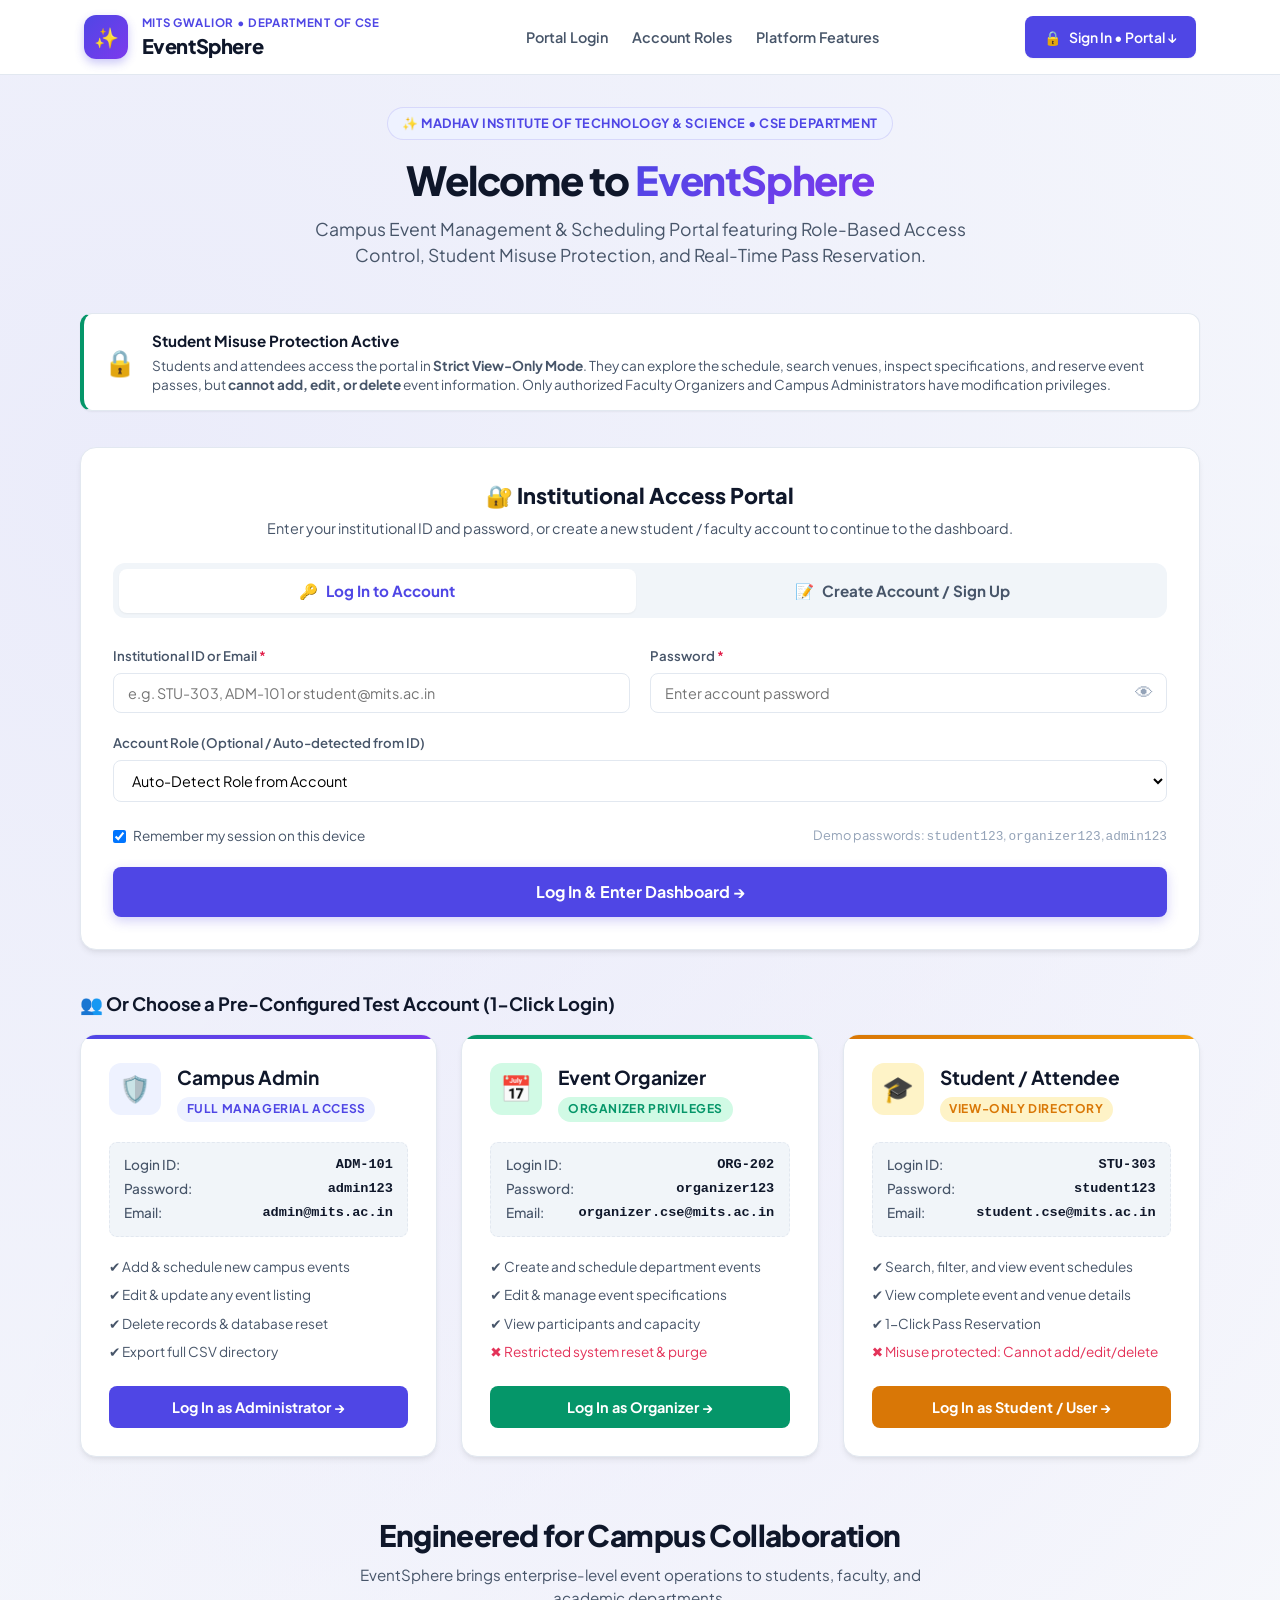
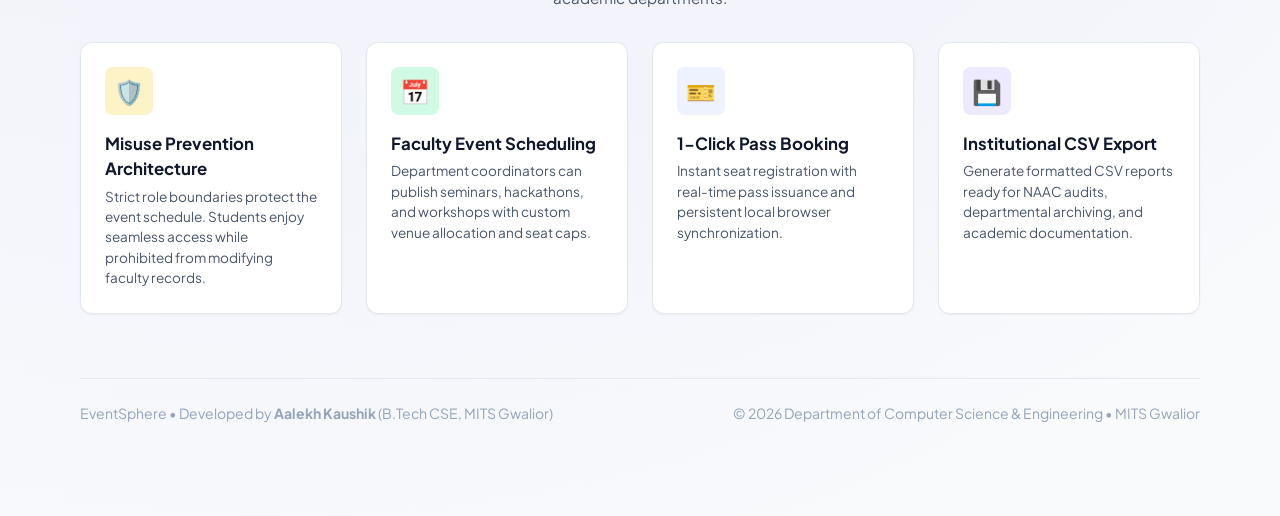
==== index.html @ 727f37f4 "Add EMS project files" ====
<!DOCTYPE html>
<html lang="en">

<head>
    <meta charset="UTF-8">
    <meta name="viewport" content="width=device-width, initial-scale=1.0">
    <meta name="description" content="EventSphere - Enterprise Campus Event Management System by Aalekh Kaushik, MITS Gwalior.">
    <meta name="author" content="Aalekh Kaushik">
    <title>EventSphere | Campus Event Management Portal</title>
    <!-- Google Fonts -->
    <link rel="preconnect" href="https://fonts.googleapis.com">
    <link rel="preconnect" href="https://fonts.gstatic.com" crossorigin>
    <link href="https://fonts.googleapis.com/css2?family=Plus+Jakarta+Sans:wght@400;500;600;700;800&display=swap" rel="stylesheet">
    <link rel="stylesheet" href="styles.css">
</head>

<body>

    <!-- Home Page Navigation Bar -->
    <header class="home-nav">
        <div class="home-nav-inner">
            <div class="brand-group">
                <div class="brand-logo">
                    <span class="logo-icon">&#10024;</span>
                </div>
                <div>
                    <div class="brand-badge">MITS Gwalior &bull; Department of CSE</div>
                    <h1 class="brand-title" style="font-size: 1.25rem;">EventSphere</h1>
                </div>
            </div>

            <ul class="home-nav-links">
                <li><a href="#authSection">Portal Login</a></li>
                <li><a href="#rolesSection">Account Roles</a></li>
                <li><a href="#featuresSection">Platform Features</a></li>
            </ul>

            <div>
                <a href="#authSection" class="btn btn-primary" style="text-decoration: none;">
                    <span>&#128274;</span> Sign In &bull; Portal &darr;
                </a>
            </div>
        </div>
    </header>

    <!-- Main Home Page Container -->
    <main class="login-screen" style="padding-top: 2rem;">
        <div class="login-container">

            <!-- Hero Section -->
            <section class="login-hero">
                <div class="login-brand-badge">&#10024; Madhav Institute of Technology &amp; Science &bull; CSE Department</div>
                <h1>Welcome to <span>EventSphere</span></h1>
                <p>Campus Event Management &amp; Scheduling Portal featuring Role-Based Access Control, Student Misuse Protection, and Real-Time Pass Reservation.</p>
            </section>

            <!-- Returning User / Active Session Banner (Shown if already signed in) -->
            <div id="activeSessionCard" class="active-session-card hidden">
                <div class="active-session-info">
                    <div class="active-session-avatar" id="activeSessionAvatar">ST</div>
                    <div>
                        <div style="font-size: 0.8rem; text-transform: uppercase; letter-spacing: 0.05em; color: var(--primary); font-weight: 700;">Active Session Detected</div>
                        <h4 style="font-size: 1.05rem; font-weight: 800; color: var(--text-primary);">
                            Welcome back, <span id="activeSessionName">User</span>!
                        </h4>
                        <div style="font-size: 0.85rem; color: var(--text-secondary);">
                            Role: <strong id="activeSessionRole">Student</strong> &bull; ID: <code id="activeSessionId">STU-303</code>
                        </div>
                    </div>
                </div>
                <div class="active-session-actions">
                    <a href="dashboard.html" class="btn btn-primary">
                        Enter Dashboard &rarr;
                    </a>
                    <button type="button" id="homeLogoutBtn" class="btn btn-secondary" title="Sign out this account">
                        Log Out
                    </button>
                </div>
            </div>

            <!-- Student Misuse Protection Callout Banner -->
            <div class="security-callout-banner">
                <div class="security-callout-icon">&#128274;</div>
                <div class="security-callout-text">
                    <h4>Student Misuse Protection Active</h4>
                    <p>Students and attendees access the portal in <strong>Strict View-Only Mode</strong>. They can explore the schedule, search venues, inspect specifications, and reserve event passes, but <strong>cannot add, edit, or delete</strong> event information. Only authorized Faculty Organizers and Campus Administrators have modification privileges.</p>
                </div>
            </div>

            <!-- Main Tabbed Authentication Box -->
            <section id="authSection" class="auth-box-container">
                <div style="text-align: center; margin-bottom: 1.5rem;">
                    <h3 style="font-size: 1.35rem; font-weight: 800; color: var(--text-primary); margin-bottom: 0.35rem;">
                        &#128272; Institutional Access Portal
                    </h3>
                    <p style="font-size: 0.9rem; color: var(--text-secondary);">
                        Enter your institutional ID and password, or create a new student / faculty account to continue to the dashboard.
                    </p>
                </div>

                <!-- Navigation Tabs: Log In vs Sign Up -->
                <div class="auth-tabs" role="tablist">
                    <button type="button" id="tabLoginBtn" class="auth-tab-btn active" role="tab" aria-selected="true">
                        <span>&#128273;</span> Log In to Account
                    </button>
                    <button type="button" id="tabSignupBtn" class="auth-tab-btn" role="tab" aria-selected="false">
                        <span>&#128221;</span> Create Account / Sign Up
                    </button>
                </div>

                <!-- TAB PANE 1: Log In Form -->
                <div id="loginTabPane" class="auth-pane">
                    <form id="loginForm">
                        <div class="auth-fields-grid">
                            <div class="form-control-wrap">
                                <label for="loginId">Institutional ID or Email <span class="req" style="color: var(--rose);">*</span></label>
                                <input type="text" id="loginId" placeholder="e.g. STU-303, ADM-101 or student@mits.ac.in" required autocomplete="username">
                            </div>

                            <div class="form-control-wrap">
                                <label for="loginPassword">Password <span class="req" style="color: var(--rose);">*</span></label>
                                <div class="password-field-wrapper">
                                    <input type="password" id="loginPassword" placeholder="Enter account password" required autocomplete="current-password">
                                    <button type="button" class="toggle-password-btn" data-target="loginPassword" title="Toggle password visibility">&#128065;</button>
                                </div>
                            </div>

                            <div class="form-control-wrap span-2">
                                <label for="loginRole">Account Role (Optional / Auto-detected from ID)</label>
                                <select id="loginRole">
                                    <option value="auto">Auto-Detect Role from Account</option>
                                    <option value="student">Student / Attendee (Strict Protected View-Only)</option>
                                    <option value="organizer">Faculty Event Organizer (Scheduling &amp; Editing)</option>
                                    <option value="admin">Campus Administrator (Full Control &amp; System Reset)</option>
                                </select>
                            </div>
                        </div>

                        <div class="auth-checkbox-row">
                            <label>
                                <input type="checkbox" id="rememberMe" checked>
                                <span>Remember my session on this device</span>
                            </label>
                            <span style="font-size: 0.8rem; color: var(--text-tertiary);">Demo passwords: <code>student123</code>, <code>organizer123</code>, <code>admin123</code></span>
                        </div>

                        <button type="submit" class="btn btn-primary auth-submit-btn">
                            Log In &amp; Enter Dashboard &rarr;
                        </button>
                    </form>
                </div>

                <!-- TAB PANE 2: Sign Up / Registration Form -->
                <div id="signupTabPane" class="auth-pane hidden">
                    <form id="signupForm">
                        <div class="auth-fields-grid">
                            <div class="form-control-wrap">
                                <label for="signupName">Full Name <span class="req" style="color: var(--rose);">*</span></label>
                                <input type="text" id="signupName" placeholder="e.g. Aalekh Kaushik" required>
                            </div>

                            <div class="form-control-wrap">
                                <label for="signupId">Institutional ID / Roll No. <span class="req" style="color: var(--rose);">*</span></label>
                                <input type="text" id="signupId" placeholder="e.g. STU-405 or 0901CS221001" required>
                            </div>

                            <div class="form-control-wrap">
                                <label for="signupEmail">Institutional Email <span class="req" style="color: var(--rose);">*</span></label>
                                <input type="email" id="signupEmail" placeholder="e.g. yourname@mits.ac.in" required>
                            </div>

                            <div class="form-control-wrap">
                                <label for="signupRole">Desired Account Role <span class="req" style="color: var(--rose);">*</span></label>
                                <select id="signupRole" required>
                                    <option value="student" selected>Student / Attendee (Protected View-Only)</option>
                                    <option value="organizer">Faculty Event Organizer</option>
                                    <option value="admin">Campus Administrator</option>
                                </select>
                            </div>

                            <div class="form-control-wrap">
                                <label for="signupPassword">Password <span class="req" style="color: var(--rose);">*</span></label>
                                <div class="password-field-wrapper">
                                    <input type="password" id="signupPassword" placeholder="Create password (min 4 chars)" minlength="4" required autocomplete="new-password">
                                    <button type="button" class="toggle-password-btn" data-target="signupPassword" title="Toggle password visibility">&#128065;</button>
                                </div>
                            </div>

                            <div class="form-control-wrap">
                                <label for="signupConfirmPassword">Confirm Password <span class="req" style="color: var(--rose);">*</span></label>
                                <div class="password-field-wrapper">
                                    <input type="password" id="signupConfirmPassword" placeholder="Re-type password" minlength="4" required autocomplete="new-password">
                                    <button type="button" class="toggle-password-btn" data-target="signupConfirmPassword" title="Toggle password visibility">&#128065;</button>
                                </div>
                            </div>
                        </div>

                        <div style="font-size: 0.8rem; color: var(--text-secondary); margin-bottom: 1.25rem;">
                            &#128737;&#65039; Note: Your new account credentials will be saved in your browser storage for ongoing access.
                        </div>

                        <button type="submit" class="btn btn-primary auth-submit-btn">
                            Create Account &amp; Proceed to Dashboard &rarr;
                        </button>
                    </form>
                </div>
            </section>

            <!-- Quick 1-Click Role Login Cards Section -->
            <section id="rolesSection">
                <div class="login-section-title">&#128101; Or Choose a Pre-Configured Test Account (1-Click Login)</div>
                <div class="role-cards-grid">
                    <!-- Admin Card -->
                    <div class="role-card role-admin">
                        <div>
                            <div class="role-card-header">
                                <div class="role-card-icon">&#128737;&#65039;</div>
                                <div class="role-card-title">
                                    <h3>Campus Admin</h3>
                                    <span class="role-access-tag">Full Managerial Access</span>
                                </div>
                            </div>
                            <div class="role-credentials-box">
                                <div class="role-cred-row">
                                    <span class="role-cred-label">Login ID:</span>
                                    <span class="role-cred-val">ADM-101</span>
                                </div>
                                <div class="role-cred-row">
                                    <span class="role-cred-label">Password:</span>
                                    <span class="role-cred-val">admin123</span>
                                </div>
                                <div class="role-cred-row">
                                    <span class="role-cred-label">Email:</span>
                                    <span class="role-cred-val">admin@mits.ac.in</span>
                                </div>
                            </div>
                            <ul class="role-features-list">
                                <li>&#10004; Add &amp; schedule new campus events</li>
                                <li>&#10004; Edit &amp; update any event listing</li>
                                <li>&#10004; Delete records &amp; database reset</li>
                                <li>&#10004; Export full CSV directory</li>
                            </ul>
                        </div>
                        <button type="button" class="btn-login-card" onclick="quickLogin('admin')">
                            Log In as Administrator &rarr;
                        </button>
                    </div>

                    <!-- Organizer Card -->
                    <div class="role-card role-organizer">
                        <div>
                            <div class="role-card-header">
                                <div class="role-card-icon">&#128197;</div>
                                <div class="role-card-title">
                                    <h3>Event Organizer</h3>
                                    <span class="role-access-tag">Organizer Privileges</span>
                                </div>
                            </div>
                            <div class="role-credentials-box">
                                <div class="role-cred-row">
                                    <span class="role-cred-label">Login ID:</span>
                                    <span class="role-cred-val">ORG-202</span>
                                </div>
                                <div class="role-cred-row">
                                    <span class="role-cred-label">Password:</span>
                                    <span class="role-cred-val">organizer123</span>
                                </div>
                                <div class="role-cred-row">
                                    <span class="role-cred-label">Email:</span>
                                    <span class="role-cred-val">organizer.cse@mits.ac.in</span>
                                </div>
                            </div>
                            <ul class="role-features-list">
                                <li>&#10004; Create and schedule department events</li>
                                <li>&#10004; Edit &amp; manage event specifications</li>
                                <li>&#10004; View participants and capacity</li>
                                <li class="prohibited">&#10006; Restricted system reset &amp; purge</li>
                            </ul>
                        </div>
                        <button type="button" class="btn-login-card" onclick="quickLogin('organizer')">
                            Log In as Organizer &rarr;
                        </button>
                    </div>

                    <!-- Student / User Card -->
                    <div class="role-card role-student">
                        <div>
                            <div class="role-card-header">
                                <div class="role-card-icon">&#127891;</div>
                                <div class="role-card-title">
                                    <h3>Student / Attendee</h3>
                                    <span class="role-access-tag">View-Only Directory</span>
                                </div>
                            </div>
                            <div class="role-credentials-box">
                                <div class="role-cred-row">
                                    <span class="role-cred-label">Login ID:</span>
                                    <span class="role-cred-val">STU-303</span>
                                </div>
                                <div class="role-cred-row">
                                    <span class="role-cred-label">Password:</span>
                                    <span class="role-cred-val">student123</span>
                                </div>
                                <div class="role-cred-row">
                                    <span class="role-cred-label">Email:</span>
                                    <span class="role-cred-val">student.cse@mits.ac.in</span>
                                </div>
                            </div>
                            <ul class="role-features-list">
                                <li>&#10004; Search, filter, and view event schedules</li>
                                <li>&#10004; View complete event and venue details</li>
                                <li>&#10004; 1-Click Pass Reservation</li>
                                <li class="prohibited">&#10006; Misuse protected: Cannot add/edit/delete</li>
                            </ul>
                        </div>
                        <button type="button" class="btn-login-card" onclick="quickLogin('student')">
                            Log In as Student / User &rarr;
                        </button>
                    </div>
                </div>
            </section>

            <!-- Features Highlights Section -->
            <section id="featuresSection" class="home-features-section">
                <div class="home-section-header">
                    <h2>Engineered for Campus Collaboration</h2>
                    <p>EventSphere brings enterprise-level event operations to students, faculty, and academic departments.</p>
                </div>
                <div class="features-grid">
                    <div class="feature-box">
                        <div class="feature-box-icon" style="background: var(--amber-light); color: var(--amber);">&#128737;&#65039;</div>
                        <h4>Misuse Prevention Architecture</h4>
                        <p>Strict role boundaries protect the event schedule. Students enjoy seamless access while prohibited from modifying faculty records.</p>
                    </div>
                    <div class="feature-box">
                        <div class="feature-box-icon" style="background: var(--emerald-light); color: var(--emerald);">&#128197;</div>
                        <h4>Faculty Event Scheduling</h4>
                        <p>Department coordinators can publish seminars, hackathons, and workshops with custom venue allocation and seat caps.</p>
                    </div>
                    <div class="feature-box">
                        <div class="feature-box-icon" style="background: var(--primary-light); color: var(--primary);">&#127915;</div>
                        <h4>1-Click Pass Booking</h4>
                        <p>Instant seat registration with real-time pass issuance and persistent local browser synchronization.</p>
                    </div>
                    <div class="feature-box">
                        <div class="feature-box-icon" style="background: var(--purple-light); color: var(--purple);">&#128190;</div>
                        <h4>Institutional CSV Export</h4>
                        <p>Generate formatted CSV reports ready for NAAC audits, departmental archiving, and academic documentation.</p>
                    </div>
                </div>
            </section>

        </div>

        <!-- Login Footer -->
        <footer class="app-footer" style="background: transparent; border: none; padding-top: 1.5rem; margin-top: auto;">
            <div class="footer-content" style="color: var(--text-tertiary); max-width: 1120px; margin: 0 auto; padding: 1.5rem 0; border-top: 1px solid var(--border);">
                <div>EventSphere &bull; Developed by <strong>Aalekh Kaushik</strong> (B.Tech CSE, MITS Gwalior)</div>
                <div>&copy; 2026 Department of Computer Science &amp; Engineering &bull; MITS Gwalior</div>
            </div>
        </footer>
    </main>

    <!-- Toast Notification Container -->
    <div id="toastNotification" class="toast-box">Notification message</div>

    <!-- Auth Script -->
    <script src="auth.js"></script>
</body>

</html>
---- styles.css ----
/* ==========================================================================
   EventSphere - Final Outcome Design System
   Lead Developer: Aalekh Kaushik | B.Tech CSE | MITS Gwalior
   Modern Responsive CSS3 Design System
   ========================================================================== */

:root {
    --primary: #4f46e5;
    --primary-hover: #4338ca;
    --primary-light: #eef2ff;
    --primary-ring: rgba(79, 70, 229, 0.2);

    --emerald: #059669;
    --emerald-light: #d1fae5;
    --amber: #d97706;
    --amber-light: #fef3c7;
    --purple: #7c3aed;
    --purple-light: #ede9fe;
    --rose: #e11d48;
    --rose-light: #ffe4e6;

    --bg-page: #f8fafc;
    --bg-surface: #ffffff;
    --bg-subtle: #f1f5f9;

    --text-primary: #0f172a;
    --text-secondary: #475569;
    --text-tertiary: #94a3b8;

    --border: #e2e8f0;
    --border-hover: #cbd5e1;

    --radius-sm: 8px;
    --radius-md: 12px;
    --radius-lg: 16px;
    --radius-full: 9999px;

    --shadow-sm: 0 1px 2px 0 rgba(0, 0, 0, 0.05);
    --shadow-md: 0 4px 6px -1px rgba(0, 0, 0, 0.07), 0 2px 4px -2px rgba(0, 0, 0, 0.05);
    --shadow-lg: 0 10px 15px -3px rgba(0, 0, 0, 0.08), 0 4px 6px -4px rgba(0, 0, 0, 0.03);
    --shadow-modal: 0 25px 50px -12px rgba(15, 23, 42, 0.25);

    --transition: all 0.2s cubic-bezier(0.4, 0, 0.2, 1);
    --font: 'Plus Jakarta Sans', system-ui, -apple-system, sans-serif;
}

*, *::before, *::after {
    box-sizing: border-box;
    margin: 0;
    padding: 0;
}

body {
    font-family: var(--font);
    background-color: var(--bg-page);
    color: var(--text-primary);
    line-height: 1.5;
    -webkit-font-smoothing: antialiased;
}

.sr-only {
    position: absolute;
    width: 1px;
    height: 1px;
    padding: 0;
    margin: -1px;
    overflow: hidden;
    clip: rect(0, 0, 0, 0);
    border: 0;
}

/* Global Hidden Utility */
.hidden {
    display: none !important;
}

/* --- App Layout --- */
.app-layout {
    min-height: 100vh;
    display: flex;
    flex-direction: column;
}

/* --- App Header --- */
.app-header {
    background-color: var(--bg-surface);
    border-bottom: 1px solid var(--border);
    position: sticky;
    top: 0;
    z-index: 50;
    backdrop-filter: blur(8px);
    background-color: rgba(255, 255, 255, 0.9);
}

.header-inner {
    max-width: 1240px;
    margin: 0 auto;
    padding: 1rem 1.5rem;
    display: flex;
    align-items: center;
    justify-content: space-between;
    gap: 1rem;
}

.brand-group {
    display: flex;
    align-items: center;
    gap: 0.85rem;
}

.brand-logo {
    width: 44px;
    height: 44px;
    border-radius: var(--radius-md);
    background: linear-gradient(135deg, var(--primary), var(--purple));
    display: flex;
    align-items: center;
    justify-content: center;
    font-size: 1.25rem;
    box-shadow: 0 4px 10px rgba(79, 70, 229, 0.3);
}

.brand-badge {
    font-size: 0.72rem;
    font-weight: 700;
    text-transform: uppercase;
    letter-spacing: 0.06em;
    color: var(--primary);
}

.brand-title {
    font-size: 1.35rem;
    font-weight: 800;
    letter-spacing: -0.02em;
    color: var(--text-primary);
}

.header-actions {
    display: flex;
    align-items: center;
    gap: 0.6rem;
}

/* --- Buttons --- */
.btn {
    display: inline-flex;
    align-items: center;
    gap: 0.45rem;
    padding: 0.6rem 1.15rem;
    font-family: inherit;
    font-size: 0.875rem;
    font-weight: 600;
    border-radius: var(--radius-sm);
    border: 1px solid transparent;
    cursor: pointer;
    transition: var(--transition);
}

.btn-primary {
    background-color: var(--primary);
    color: #ffffff;
    box-shadow: var(--shadow-sm);
}

.btn-primary:hover {
    background-color: var(--primary-hover);
    transform: translateY(-1px);
    box-shadow: var(--shadow-md);
}

.btn-secondary {
    background-color: var(--bg-surface);
    color: var(--text-secondary);
    border-color: var(--border);
}

.btn-secondary:hover {
    background-color: var(--bg-subtle);
    color: var(--text-primary);
    border-color: var(--border-hover);
}

.btn-ghost {
    background: transparent;
    color: var(--text-secondary);
}

.btn-ghost:hover {
    background-color: var(--bg-subtle);
    color: var(--text-primary);
}

.btn-sm {
    padding: 0.35rem 0.75rem;
    font-size: 0.8rem;
    font-weight: 600;
    border-radius: var(--radius-sm);
    border: none;
    cursor: pointer;
    transition: var(--transition);
}

.btn-view { background: #e0f2fe; color: #0284c7; }
.btn-view:hover { background: #bae6fd; }

.btn-edit { background: var(--primary-light); color: var(--primary); }
.btn-edit:hover { background: #e0e7ff; }

.btn-delete { background: var(--rose-light); color: var(--rose); }
.btn-delete:hover { background: #fecdd3; }

/* --- Main Content --- */
.main-content {
    max-width: 1240px;
    width: 100%;
    margin: 1.75rem auto 3rem;
    padding: 0 1.5rem;
    display: flex;
    flex-direction: column;
    gap: 1.75rem;
}

/* --- Hero Banner --- */
.hero-banner {
    background: linear-gradient(135deg, #1e293b 0%, #0f172a 100%);
    color: #ffffff;
    border-radius: var(--radius-lg);
    padding: 2rem 2.25rem;
    display: flex;
    justify-content: space-between;
    align-items: center;
    gap: 1.5rem;
    box-shadow: var(--shadow-md);
}

.hero-text h2 {
    font-size: 1.85rem;
    font-weight: 800;
    margin-bottom: 0.35rem;
    letter-spacing: -0.02em;
}

.hero-text p {
    color: #94a3b8;
    font-size: 0.95rem;
}

.academic-tag {
    background: rgba(255, 255, 255, 0.1);
    border: 1px solid rgba(255, 255, 255, 0.15);
    padding: 0.6rem 1rem;
    border-radius: var(--radius-md);
    font-size: 0.85rem;
    color: #e2e8f0;
    white-space: nowrap;
}

.academic-tag strong {
    color: #ffffff;
}

/* --- KPI Grid --- */
.kpi-grid {
    display: grid;
    grid-template-columns: repeat(auto-fit, minmax(240px, 1fr));
    gap: 1.25rem;
}

.kpi-card {
    background-color: var(--bg-surface);
    border: 1px solid var(--border);
    border-radius: var(--radius-md);
    padding: 1.4rem;
    box-shadow: var(--shadow-sm);
    transition: var(--transition);
}

.kpi-card:hover {
    box-shadow: var(--shadow-md);
    transform: translateY(-2px);
}

.kpi-header {
    display: flex;
    justify-content: space-between;
    align-items: center;
    margin-bottom: 0.65rem;
}

.kpi-title {
    font-size: 0.825rem;
    font-weight: 600;
    color: var(--text-secondary);
    text-transform: uppercase;
    letter-spacing: 0.04em;
}

.kpi-icon {
    width: 36px;
    height: 36px;
    border-radius: var(--radius-sm);
    display: flex;
    align-items: center;
    justify-content: center;
    font-size: 1.1rem;
}

.kpi-blue { background: #dbeafe; }
.kpi-purple { background: var(--purple-light); }
.kpi-emerald { background: var(--emerald-light); }
.kpi-amber { background: var(--amber-light); }

.kpi-value {
    font-size: 2.15rem;
    font-weight: 800;
    color: var(--text-primary);
    line-height: 1.1;
    display: block;
}

.kpi-subtext {
    font-size: 0.8rem;
    color: var(--text-tertiary);
    margin-top: 0.25rem;
}

/* --- Controls Card --- */
.controls-card {
    background-color: var(--bg-surface);
    border: 1px solid var(--border);
    border-radius: var(--radius-md);
    padding: 1.25rem 1.5rem;
    display: flex;
    flex-wrap: wrap;
    align-items: center;
    justify-content: space-between;
    gap: 1.25rem;
    box-shadow: var(--shadow-sm);
}

.search-box {
    position: relative;
    flex: 1;
    min-width: 280px;
}

.search-icon {
    position: absolute;
    left: 1rem;
    top: 50%;
    transform: translateY(-50%);
    color: var(--text-tertiary);
    pointer-events: none;
}

.search-box input {
    width: 100%;
    padding: 0.65rem 1rem 0.65rem 2.6rem;
    font-family: inherit;
    font-size: 0.9rem;
    border: 1px solid var(--border);
    border-radius: var(--radius-sm);
    outline: none;
    transition: var(--transition);
}

.search-box input:focus {
    border-color: var(--primary);
    box-shadow: 0 0 0 3px var(--primary-ring);
}

.filter-group {
    display: flex;
    align-items: center;
    gap: 0.85rem;
    flex-wrap: wrap;
}

.category-tabs {
    display: flex;
    background: var(--bg-subtle);
    padding: 0.25rem;
    border-radius: var(--radius-sm);
    gap: 0.2rem;
}

.tab-btn {
    border: none;
    background: transparent;
    font-family: inherit;
    font-size: 0.825rem;
    font-weight: 600;
    color: var(--text-secondary);
    padding: 0.4rem 0.85rem;
    border-radius: 6px;
    cursor: pointer;
    transition: var(--transition);
}

.tab-btn.active {
    background-color: var(--bg-surface);
    color: var(--primary);
    box-shadow: var(--shadow-sm);
}

.select-styled {
    padding: 0.55rem 0.9rem;
    font-family: inherit;
    font-size: 0.85rem;
    font-weight: 500;
    border: 1px solid var(--border);
    border-radius: var(--radius-sm);
    background-color: var(--bg-surface);
    color: var(--text-secondary);
    outline: none;
    cursor: pointer;
}

.view-toggles {
    display: flex;
    border: 1px solid var(--border);
    border-radius: var(--radius-sm);
    overflow: hidden;
}

.toggle-btn {
    border: none;
    background: var(--bg-surface);
    padding: 0.55rem 0.75rem;
    cursor: pointer;
    font-size: 0.95rem;
    color: var(--text-secondary);
    transition: var(--transition);
}

.toggle-btn.active {
    background: var(--bg-subtle);
    color: var(--primary);
}

/* --- Directory Section & Table --- */
.directory-card {
    background-color: var(--bg-surface);
    border: 1px solid var(--border);
    border-radius: var(--radius-md);
    box-shadow: var(--shadow-sm);
    overflow: hidden;
}

.directory-header {
    padding: 1.25rem 1.5rem;
    border-bottom: 1px solid var(--border);
    display: flex;
    justify-content: space-between;
    align-items: center;
}

.directory-title {
    font-size: 1.15rem;
    font-weight: 700;
}

.directory-subtitle {
    font-size: 0.825rem;
    color: var(--text-secondary);
}

.table-container {
    overflow-x: auto;
}

.data-table {
    width: 100%;
    border-collapse: collapse;
    font-size: 0.885rem;
    text-align: left;
}

.data-table th {
    background-color: var(--bg-subtle);
    padding: 0.85rem 1.25rem;
    font-weight: 700;
    color: var(--text-secondary);
    border-bottom: 1px solid var(--border);
    white-space: nowrap;
}

.data-table td {
    padding: 1rem 1.25rem;
    border-bottom: 1px solid var(--border);
    vertical-align: middle;
}

.data-table tbody tr:hover {
    background-color: #fafbfd;
}

.title-cell strong {
    font-weight: 700;
    color: var(--text-primary);
    display: block;
}

.title-cell small {
    color: var(--text-tertiary);
    font-size: 0.775rem;
}

.badge-pill {
    display: inline-block;
    padding: 0.2rem 0.65rem;
    border-radius: var(--radius-full);
    font-size: 0.75rem;
    font-weight: 700;
}

.cat-tech { background: #e0e7ff; color: #4338ca; }
.cat-hack { background: #dcfce7; color: #15803d; }
.cat-work { background: #fef3c7; color: #b45309; }
.cat-semi { background: #ede9fe; color: #6b21a8; }
.cat-cult { background: #ffe4e6; color: #be123c; }
.cat-spor { background: #ffedd5; color: #c2410c; }

.pass-free { background: #dcfce7; color: #15803d; }
.pass-paid { background: #fee2e2; color: #b91c1c; }

.actions-cell {
    display: flex;
    gap: 0.45rem;
    justify-content: flex-end;
}

.text-right { text-align: right; }

/* --- Card Grid View --- */
.cards-grid {
    display: grid;
    grid-template-columns: repeat(auto-fill, minmax(320px, 1fr));
    gap: 1.5rem;
}

.event-card {
    background-color: var(--bg-surface);
    border: 1px solid var(--border);
    border-radius: var(--radius-md);
    padding: 1.5rem;
    box-shadow: var(--shadow-sm);
    display: flex;
    flex-direction: column;
    justify-content: space-between;
    transition: var(--transition);
}

.event-card:hover {
    transform: translateY(-3px);
    box-shadow: var(--shadow-md);
    border-color: var(--primary-ring);
}

.card-top {
    display: flex;
    justify-content: space-between;
    align-items: flex-start;
    margin-bottom: 0.75rem;
}

.card-id {
    font-size: 0.8rem;
    font-weight: 700;
    color: var(--text-tertiary);
}

.card-title {
    font-size: 1.15rem;
    font-weight: 700;
    color: var(--text-primary);
    margin-bottom: 0.4rem;
}

.card-desc {
    font-size: 0.85rem;
    color: var(--text-secondary);
    margin-bottom: 1rem;
    line-height: 1.4;
    display: -webkit-box;
    -webkit-line-clamp: 2;
    -webkit-box-orient: vertical;
    overflow: hidden;
}

.card-meta-list {
    display: flex;
    flex-direction: column;
    gap: 0.35rem;
    font-size: 0.825rem;
    color: var(--text-secondary);
    margin-bottom: 1.25rem;
    border-top: 1px solid var(--border);
    padding-top: 0.75rem;
}

.card-actions {
    display: flex;
    gap: 0.5rem;
    border-top: 1px solid var(--border);
    padding-top: 1rem;
}

.card-actions .btn {
    flex: 1;
}

/* --- Modals --- */
.modal-overlay {
    position: fixed;
    inset: 0;
    background-color: rgba(15, 23, 42, 0.55);
    backdrop-filter: blur(4px);
    display: flex;
    align-items: center;
    justify-content: center;
    padding: 1.5rem;
    z-index: 100;
    opacity: 1;
    transition: opacity 0.2s ease;
}

.modal-overlay.hidden {
    display: none;
    opacity: 0;
}

.modal-container {
    background-color: var(--bg-surface);
    border-radius: var(--radius-lg);
    box-shadow: var(--shadow-modal);
    width: 100%;
    max-width: 620px;
    max-height: 90vh;
    overflow-y: auto;
    border: 1px solid var(--border);
    animation: modalSlide 0.25s cubic-bezier(0.16, 1, 0.3, 1);
}

@keyframes modalSlide {
    from { transform: translateY(20px) scale(0.97); opacity: 0; }
    to { transform: translateY(0) scale(1); opacity: 1; }
}

.modal-header {
    padding: 1.25rem 1.75rem;
    border-bottom: 1px solid var(--border);
    display: flex;
    align-items: center;
    justify-content: space-between;
}

.modal-header h3 {
    font-size: 1.25rem;
    font-weight: 700;
}

.btn-close {
    background: transparent;
    border: none;
    font-size: 1.5rem;
    color: var(--text-secondary);
    cursor: pointer;
    line-height: 1;
    padding: 0.25rem;
    border-radius: 4px;
}

.btn-close:hover {
    color: var(--text-primary);
    background: var(--bg-subtle);
}

.modal-form {
    padding: 1.5rem 1.75rem;
}

.modal-form-grid {
    display: grid;
    grid-template-columns: repeat(2, 1fr);
    gap: 1.1rem;
}

.field-group {
    display: flex;
    flex-direction: column;
    gap: 0.35rem;
}

.field-group.span-2 {
    grid-column: span 2;
}

.field-group label,
.field-label {
    font-size: 0.825rem;
    font-weight: 600;
    color: var(--text-primary);
}

.req { color: var(--rose); }

.field-hint {
    font-size: 0.725rem;
    color: var(--text-tertiary);
}

.modal-form input,
.modal-form select,
.modal-form textarea {
    padding: 0.6rem 0.85rem;
    font-family: inherit;
    font-size: 0.875rem;
    border: 1px solid var(--border);
    border-radius: var(--radius-sm);
    outline: none;
    transition: var(--transition);
}

.modal-form input:focus,
.modal-form select:focus,
.modal-form textarea:focus {
    border-color: var(--primary);
    box-shadow: 0 0 0 3px var(--primary-ring);
}

.radio-chips {
    display: flex;
    gap: 1rem;
    margin-top: 0.25rem;
}

.radio-chip {
    display: flex;
    align-items: center;
    gap: 0.4rem;
    font-size: 0.85rem;
    cursor: pointer;
}

.modal-footer {
    padding: 1.25rem 1.75rem;
    border-top: 1px solid var(--border);
    background: #fafbfd;
    display: flex;
    justify-content: flex-end;
    gap: 0.75rem;
    border-radius: 0 0 var(--radius-lg) var(--radius-lg);
}

/* --- Details Modal Body --- */
.details-body {
    padding: 1.75rem;
    display: flex;
    flex-direction: column;
    gap: 1.25rem;
}

.detail-row {
    display: flex;
    justify-content: space-between;
    border-bottom: 1px solid var(--border);
    padding-bottom: 0.65rem;
    font-size: 0.9rem;
}

.detail-row span:first-child {
    color: var(--text-secondary);
    font-weight: 500;
}

.detail-row span:last-child {
    font-weight: 600;
    color: var(--text-primary);
}

/* --- FAQ Accordion --- */
.info-accordion-card {
    background-color: var(--bg-surface);
    border: 1px solid var(--border);
    border-radius: var(--radius-md);
    padding: 1.5rem;
    box-shadow: var(--shadow-sm);
}

.accordion-header {
    display: flex;
    justify-content: space-between;
    align-items: center;
    margin-bottom: 1rem;
    border-bottom: 1px solid var(--border);
    padding-bottom: 0.75rem;
}

.accordion-list {
    display: flex;
    flex-direction: column;
    gap: 0.75rem;
}

.faq-accordion {
    border: 1px solid var(--border);
    border-radius: var(--radius-sm);
    overflow: hidden;
}

.faq-accordion summary {
    padding: 0.85rem 1.1rem;
    font-weight: 600;
    font-size: 0.9rem;
    cursor: pointer;
    background: var(--bg-subtle);
    transition: var(--transition);
}

.faq-accordion summary:hover {
    background: #e2e8f0;
}

.faq-content {
    padding: 0.85rem 1.1rem;
    font-size: 0.875rem;
    color: var(--text-secondary);
    border-top: 1px solid var(--border);
}

/* --- Toast Notification --- */
.toast-box {
    position: fixed;
    bottom: 24px;
    right: 24px;
    background: #0f172a;
    color: #ffffff;
    padding: 0.85rem 1.35rem;
    border-radius: var(--radius-sm);
    box-shadow: var(--shadow-modal);
    font-size: 0.875rem;
    font-weight: 600;
    z-index: 200;
    opacity: 0;
    transform: translateY(20px);
    pointer-events: none;
    transition: all 0.25s ease;
}

.toast-box.show {
    opacity: 1;
    transform: translateY(0);
}

.toast-box.toast-success { border-left: 4px solid var(--emerald); }
.toast-box.toast-danger { border-left: 4px solid var(--rose); }
.toast-box.toast-info { border-left: 4px solid var(--primary); }

/* --- App Footer --- */
.app-footer {
    background-color: #0f172a;
    color: #94a3b8;
    margin-top: auto;
    border-top: 1px solid #1e293b;
    padding: 2.25rem 1.5rem;
}

.footer-content {
    max-width: 1240px;
    margin: 0 auto;
    display: flex;
    justify-content: space-between;
    align-items: center;
    flex-wrap: wrap;
    gap: 1.25rem;
    font-size: 0.875rem;
}

.footer-title {
    color: #ffffff;
    font-weight: 700;
    margin-bottom: 0.25rem;
}

.footer-sub {
    font-size: 0.825rem;
}

/* --- Responsive Adjustments --- */
@media (max-width: 900px) {
    .header-inner { flex-direction: column; align-items: flex-start; }
    .hero-banner { flex-direction: column; align-items: flex-start; }
    .modal-form-grid { grid-template-columns: 1fr; }
    .field-group.span-2 { grid-column: span 1; }
    .footer-content { flex-direction: column; align-items: flex-start; }
}

/* ==========================================================================
   Role-Based Access Control (RBAC) & Login Homepage Styles
   ========================================================================== */

/* --- Login Homepage Screen --- */
.login-screen {
    min-height: 100vh;
    background: radial-gradient(circle at 10% 20%, rgba(79, 70, 229, 0.08) 0%, rgba(248, 250, 252, 1) 90%),
                radial-gradient(circle at 90% 80%, rgba(124, 58, 237, 0.08) 0%, transparent 60%);
    display: flex;
    flex-direction: column;
    justify-content: space-between;
    padding: 2rem 1.5rem;
}

.login-screen.hidden {
    display: none !important;
}

.login-container {
    max-width: 1120px;
    margin: 0 auto;
    width: 100%;
}

.login-hero {
    text-align: center;
    margin-bottom: 2.75rem;
}

.login-brand-badge {
    display: inline-flex;
    align-items: center;
    gap: 0.5rem;
    padding: 0.35rem 0.9rem;
    background: var(--primary-light);
    color: var(--primary);
    border-radius: var(--radius-full);
    font-size: 0.8rem;
    font-weight: 700;
    letter-spacing: 0.04em;
    text-transform: uppercase;
    margin-bottom: 1rem;
    border: 1px solid rgba(79, 70, 229, 0.15);
}

.login-hero h1 {
    font-size: 2.5rem;
    font-weight: 800;
    color: var(--text-primary);
    letter-spacing: -0.03em;
    margin-bottom: 0.75rem;
    line-height: 1.2;
}

.login-hero h1 span {
    background: linear-gradient(135deg, var(--primary), var(--purple));
    -webkit-background-clip: text;
    -webkit-text-fill-color: transparent;
}

.login-hero p {
    font-size: 1.1rem;
    color: var(--text-secondary);
    max-width: 680px;
    margin: 0 auto;
}

/* Security Highlight Banner on Login */
.security-callout-banner {
    background: #ffffff;
    border: 1px solid var(--border);
    border-left: 4px solid var(--emerald);
    border-radius: var(--radius-md);
    padding: 1rem 1.25rem;
    margin-bottom: 2.25rem;
    display: flex;
    align-items: center;
    gap: 1rem;
    box-shadow: var(--shadow-sm);
}

.security-callout-icon {
    font-size: 1.6rem;
    line-height: 1;
}

.security-callout-text h4 {
    font-size: 0.95rem;
    font-weight: 700;
    color: var(--text-primary);
    margin-bottom: 0.2rem;
}

.security-callout-text p {
    font-size: 0.85rem;
    color: var(--text-secondary);
    line-height: 1.4;
}

/* Quick Role Login Cards Grid */
.login-section-title {
    font-size: 1.15rem;
    font-weight: 700;
    color: var(--text-primary);
    margin-bottom: 1rem;
    display: flex;
    align-items: center;
    gap: 0.5rem;
}

.role-cards-grid {
    display: grid;
    grid-template-columns: repeat(auto-fit, minmax(310px, 1fr));
    gap: 1.5rem;
    margin-bottom: 3rem;
}

.role-card {
    background: var(--bg-surface);
    border: 1px solid var(--border);
    border-radius: var(--radius-lg);
    padding: 1.75rem;
    box-shadow: var(--shadow-md);
    transition: var(--transition);
    display: flex;
    flex-direction: column;
    justify-content: space-between;
    position: relative;
    overflow: hidden;
}

.role-card::before {
    content: '';
    position: absolute;
    top: 0;
    left: 0;
    right: 0;
    height: 4px;
}

.role-card.role-admin::before {
    background: linear-gradient(90deg, #4f46e5, #7c3aed);
}

.role-card.role-organizer::before {
    background: linear-gradient(90deg, #059669, #10b981);
}

.role-card.role-student::before {
    background: linear-gradient(90deg, #d97706, #f59e0b);
}

.role-card:hover {
    transform: translateY(-4px);
    box-shadow: var(--shadow-lg);
    border-color: var(--border-hover);
}

.role-card-header {
    display: flex;
    align-items: flex-start;
    gap: 1rem;
    margin-bottom: 1.25rem;
}

.role-card-icon {
    width: 52px;
    height: 52px;
    border-radius: var(--radius-md);
    display: flex;
    align-items: center;
    justify-content: center;
    font-size: 1.6rem;
    flex-shrink: 0;
}

.role-admin .role-card-icon {
    background: var(--primary-light);
    color: var(--primary);
}

.role-organizer .role-card-icon {
    background: var(--emerald-light);
    color: var(--emerald);
}

.role-student .role-card-icon {
    background: var(--amber-light);
    color: var(--amber);
}

.role-card-title h3 {
    font-size: 1.2rem;
    font-weight: 700;
    color: var(--text-primary);
    margin-bottom: 0.25rem;
}

.role-access-tag {
    font-size: 0.75rem;
    font-weight: 700;
    text-transform: uppercase;
    letter-spacing: 0.05em;
    padding: 0.2rem 0.6rem;
    border-radius: var(--radius-full);
    display: inline-block;
}

.role-admin .role-access-tag {
    background: var(--primary-light);
    color: var(--primary);
}

.role-organizer .role-access-tag {
    background: var(--emerald-light);
    color: var(--emerald);
}

.role-student .role-access-tag {
    background: var(--amber-light);
    color: var(--amber);
}

.role-credentials-box {
    background: var(--bg-subtle);
    border: 1px dashed var(--border);
    border-radius: var(--radius-sm);
    padding: 0.75rem 0.9rem;
    margin-bottom: 1.25rem;
    font-size: 0.85rem;
}

.role-cred-row {
    display: flex;
    justify-content: space-between;
    margin-bottom: 0.25rem;
}

.role-cred-row:last-child {
    margin-bottom: 0;
}

.role-cred-label {
    color: var(--text-secondary);
    font-weight: 500;
}

.role-cred-val {
    font-family: monospace;
    font-weight: 700;
    color: var(--text-primary);
}

.role-features-list {
    list-style: none;
    margin-bottom: 1.5rem;
    font-size: 0.85rem;
    color: var(--text-secondary);
    display: flex;
    flex-direction: column;
    gap: 0.5rem;
}

.role-features-list li {
    display: flex;
    align-items: center;
    gap: 0.5rem;
}

.role-features-list li.prohibited {
    color: #e11d48;
    opacity: 0.9;
}

.btn-login-card {
    width: 100%;
    padding: 0.75rem 1rem;
    font-weight: 700;
    border-radius: var(--radius-sm);
    cursor: pointer;
    border: none;
    transition: var(--transition);
    display: inline-flex;
    align-items: center;
    justify-content: center;
    gap: 0.5rem;
    font-family: inherit;
    font-size: 0.9rem;
}

.role-admin .btn-login-card {
    background: var(--primary);
    color: #ffffff;
}

.role-admin .btn-login-card:hover {
    background: var(--primary-hover);
}

.role-organizer .btn-login-card {
    background: var(--emerald);
    color: #ffffff;
}

.role-organizer .btn-login-card:hover {
    background: #047857;
}

.role-student .btn-login-card {
    background: var(--amber);
    color: #ffffff;
}

.role-student .btn-login-card:hover {
    background: #b45309;
}

/* Custom Login Form Box */
.custom-login-card {
    background: var(--bg-surface);
    border: 1px solid var(--border);
    border-radius: var(--radius-lg);
    padding: 2rem;
    box-shadow: var(--shadow-sm);
    margin-bottom: 2.5rem;
}

.custom-login-card h3 {
    font-size: 1.15rem;
    font-weight: 700;
    margin-bottom: 0.35rem;
}

.custom-login-card p {
    font-size: 0.875rem;
    color: var(--text-secondary);
    margin-bottom: 1.5rem;
}

.custom-login-form {
    display: grid;
    grid-template-columns: repeat(auto-fit, minmax(220px, 1fr)) auto;
    gap: 1rem;
    align-items: flex-end;
}

.form-control-wrap label {
    display: block;
    font-size: 0.825rem;
    font-weight: 600;
    color: var(--text-secondary);
    margin-bottom: 0.4rem;
}

.form-control-wrap input,
.form-control-wrap select {
    width: 100%;
    padding: 0.65rem 0.85rem;
    border: 1px solid var(--border);
    border-radius: var(--radius-sm);
    font-family: inherit;
    font-size: 0.9rem;
    background: #ffffff;
    transition: var(--transition);
}

.form-control-wrap input:focus,
.form-control-wrap select:focus {
    border-color: var(--primary);
    outline: none;
    box-shadow: 0 0 0 3px var(--primary-ring);
}

/* --- Header Profile Trigger & Dropdown --- */
.profile-menu-container {
    position: relative;
    display: inline-block;
}

.profile-trigger-btn {
    display: flex;
    align-items: center;
    gap: 0.65rem;
    padding: 0.35rem 0.75rem 0.35rem 0.4rem;
    background: var(--bg-subtle);
    border: 1px solid var(--border);
    border-radius: var(--radius-full);
    cursor: pointer;
    transition: var(--transition);
}

.profile-trigger-btn:hover {
    background: #e2e8f0;
    border-color: var(--border-hover);
}

.profile-avatar {
    width: 32px;
    height: 32px;
    border-radius: var(--radius-full);
    background: linear-gradient(135deg, var(--primary), var(--purple));
    color: #ffffff;
    display: flex;
    align-items: center;
    justify-content: center;
    font-weight: 800;
    font-size: 0.85rem;
    flex-shrink: 0;
}

.profile-avatar.large {
    width: 48px;
    height: 48px;
    font-size: 1.25rem;
}

.profile-avatar.avatar-admin {
    background: linear-gradient(135deg, #4f46e5, #7c3aed);
}

.profile-avatar.avatar-organizer {
    background: linear-gradient(135deg, #059669, #0d9488);
}

.profile-avatar.avatar-student {
    background: linear-gradient(135deg, #d97706, #ea580c);
}

.profile-trigger-info {
    display: flex;
    flex-direction: column;
    text-align: left;
    line-height: 1.15;
}

.profile-trigger-id {
    font-size: 0.8rem;
    font-weight: 700;
    color: var(--text-primary);
}

.profile-trigger-role {
    font-size: 0.7rem;
    color: var(--text-secondary);
    font-weight: 500;
}

.profile-caret {
    font-size: 0.75rem;
    color: var(--text-secondary);
}

/* Floating Profile Dropdown Card */
.profile-dropdown {
    position: absolute;
    top: calc(100% + 8px);
    right: 0;
    width: 320px;
    background: var(--bg-surface);
    border: 1px solid var(--border);
    border-radius: var(--radius-lg);
    box-shadow: var(--shadow-modal);
    z-index: 100;
    padding: 1.25rem;
    animation: fadeInDown 0.18s cubic-bezier(0.16, 1, 0.3, 1);
}

.profile-dropdown.hidden {
    display: none !important;
}

@keyframes fadeInDown {
    from {
        opacity: 0;
        transform: translateY(-8px);
    }
    to {
        opacity: 1;
        transform: translateY(0);
    }
}

.profile-dropdown-header {
    display: flex;
    align-items: center;
    gap: 0.85rem;
    padding-bottom: 1rem;
    border-bottom: 1px solid var(--border);
}

.profile-dropdown-meta {
    display: flex;
    flex-direction: column;
    gap: 0.25rem;
}

.profile-dropdown-name {
    font-size: 0.95rem;
    font-weight: 700;
    color: var(--text-primary);
}

.role-pill {
    display: inline-block;
    padding: 0.15rem 0.55rem;
    border-radius: var(--radius-full);
    font-size: 0.7rem;
    font-weight: 700;
    text-transform: uppercase;
    letter-spacing: 0.04em;
    width: fit-content;
}

.role-pill.pill-admin {
    background: var(--primary-light);
    color: var(--primary);
}

.role-pill.pill-organizer {
    background: var(--emerald-light);
    color: var(--emerald);
}

.role-pill.pill-student {
    background: var(--amber-light);
    color: var(--amber);
}

.profile-dropdown-body {
    padding: 1rem 0;
    display: flex;
    flex-direction: column;
    gap: 0.75rem;
}

.profile-info-item {
    display: flex;
    flex-direction: column;
    gap: 0.15rem;
}

.profile-info-item .info-label {
    font-size: 0.725rem;
    text-transform: uppercase;
    letter-spacing: 0.05em;
    color: var(--text-tertiary);
    font-weight: 700;
}

.profile-info-item .info-value {
    font-size: 0.875rem;
    font-weight: 600;
    color: var(--text-primary);
    word-break: break-all;
}

.profile-dropdown-footer {
    padding-top: 0.85rem;
    border-top: 1px solid var(--border);
}

.btn-block {
    width: 100%;
    justify-content: center;
}

/* --- Banner for Student / Role Notifications --- */
.role-notice-banner {
    display: flex;
    align-items: center;
    justify-content: space-between;
    padding: 0.85rem 1.25rem;
    border-radius: var(--radius-md);
    margin-bottom: 1.5rem;
    border: 1px solid transparent;
    animation: fadeInDown 0.3s ease;
}

.role-notice-banner.student-mode {
    background: #fffbeb;
    border-color: #fde68a;
    color: #92400e;
}

.role-notice-banner.organizer-mode {
    background: #ecfdf5;
    border-color: #a7f3d0;
    color: #065f46;
}

.role-notice-banner.admin-mode {
    background: #eef2ff;
    border-color: #c7d2fe;
    color: #3730a3;
}

.role-notice-content {
    display: flex;
    align-items: center;
    gap: 0.75rem;
    font-size: 0.9rem;
}

.role-notice-content strong {
    font-weight: 700;
}

.role-switch-link {
    font-size: 0.825rem;
    font-weight: 700;
    text-decoration: underline;
    cursor: pointer;
    background: transparent;
    border: none;
    color: inherit;
    font-family: inherit;
}

/* Badge indicating Student Registration */
.btn-register-action {
    background: #eff6ff;
    color: #2563eb;
    border: 1px solid #bfdbfe;
    padding: 0.35rem 0.75rem;
    border-radius: var(--radius-sm);
    font-size: 0.8rem;
    font-weight: 700;
    cursor: pointer;
    transition: var(--transition);
}

.btn-register-action:hover {
    background: #2563eb;
    color: #ffffff;
}

.btn-register-action.registered {
    background: var(--emerald-light);
    color: var(--emerald);
    border-color: #a7f3d0;
    cursor: default;
}

/* ==========================================================================
   Home Page, Authentication Tabs & Landing Enhancements
   ========================================================================== */

/* Home Sticky Navbar */
.home-nav {
    background: rgba(255, 255, 255, 0.95);
    border-bottom: 1px solid var(--border);
    position: sticky;
    top: 0;
    z-index: 50;
    backdrop-filter: blur(8px);
}

.home-nav-inner {
    max-width: 1160px;
    margin: 0 auto;
    padding: 0.85rem 1.5rem;
    display: flex;
    align-items: center;
    justify-content: space-between;
    gap: 1rem;
}

.home-nav-links {
    display: flex;
    align-items: center;
    gap: 1.5rem;
    list-style: none;
}

.home-nav-links a {
    text-decoration: none;
    color: var(--text-secondary);
    font-size: 0.9rem;
    font-weight: 600;
    transition: var(--transition);
}

.home-nav-links a:hover {
    color: var(--primary);
}

@media (max-width: 768px) {
    .home-nav-links {
        display: none;
    }
}

/* Returning User / Active Session Callout */
.active-session-card {
    background: linear-gradient(135deg, #eef2ff 0%, #ede9fe 100%);
    border: 1px solid #c7d2fe;
    border-radius: var(--radius-md);
    padding: 1.25rem 1.5rem;
    margin-bottom: 2rem;
    display: flex;
    align-items: center;
    justify-content: space-between;
    gap: 1rem;
    box-shadow: var(--shadow-sm);
    flex-wrap: wrap;
}

.active-session-info {
    display: flex;
    align-items: center;
    gap: 1rem;
}

.active-session-avatar {
    width: 46px;
    height: 46px;
    border-radius: var(--radius-full);
    display: flex;
    align-items: center;
    justify-content: center;
    font-weight: 800;
    font-size: 1.1rem;
    color: #fff;
    background: linear-gradient(135deg, var(--primary), var(--purple));
    box-shadow: 0 4px 10px rgba(79, 70, 229, 0.25);
}

.active-session-actions {
    display: flex;
    align-items: center;
    gap: 0.75rem;
}

/* Authentication Box & Tabs */
.auth-box-container {
    background: var(--bg-surface);
    border: 1px solid var(--border);
    border-radius: var(--radius-lg);
    box-shadow: var(--shadow-md);
    padding: 2rem;
    margin-bottom: 2.5rem;
}

.auth-tabs {
    display: flex;
    background: var(--bg-subtle);
    padding: 0.35rem;
    border-radius: var(--radius-md);
    gap: 0.5rem;
    margin-bottom: 1.75rem;
}

.auth-tab-btn {
    flex: 1;
    padding: 0.75rem 1rem;
    font-family: inherit;
    font-size: 0.95rem;
    font-weight: 700;
    border: none;
    background: transparent;
    color: var(--text-secondary);
    border-radius: var(--radius-sm);
    cursor: pointer;
    transition: var(--transition);
    display: inline-flex;
    align-items: center;
    justify-content: center;
    gap: 0.5rem;
}

.auth-tab-btn.active {
    background: #ffffff;
    color: var(--primary);
    box-shadow: var(--shadow-sm);
}

.auth-tab-btn:hover:not(.active) {
    color: var(--text-primary);
}

/* Form Layout Grids */
.auth-fields-grid {
    display: grid;
    grid-template-columns: repeat(2, 1fr);
    gap: 1.25rem;
    margin-bottom: 1.5rem;
}

.auth-fields-grid .span-2 {
    grid-column: span 2;
}

@media (max-width: 640px) {
    .auth-fields-grid {
        grid-template-columns: 1fr;
    }
    .auth-fields-grid .span-2 {
        grid-column: span 1;
    }
}

/* Password Toggle Wrapper */
.password-field-wrapper {
    position: relative;
    display: flex;
    align-items: center;
}

.password-field-wrapper input {
    width: 100%;
    padding-right: 2.75rem;
}

.toggle-password-btn {
    position: absolute;
    right: 0.65rem;
    background: transparent;
    border: none;
    cursor: pointer;
    color: var(--text-tertiary);
    font-size: 1.15rem;
    display: flex;
    align-items: center;
    justify-content: center;
    padding: 0.25rem;
    transition: var(--transition);
}

.toggle-password-btn:hover {
    color: var(--primary);
}

.auth-checkbox-row {
    display: flex;
    align-items: center;
    justify-content: space-between;
    gap: 0.5rem;
    margin-bottom: 1.25rem;
    font-size: 0.85rem;
    color: var(--text-secondary);
    flex-wrap: wrap;
}

.auth-checkbox-row label {
    display: inline-flex;
    align-items: center;
    gap: 0.45rem;
    cursor: pointer;
}

.auth-submit-btn {
    width: 100%;
    padding: 0.85rem 1.5rem;
    font-size: 1rem;
    font-weight: 700;
    display: inline-flex;
    align-items: center;
    justify-content: center;
    gap: 0.5rem;
    border-radius: var(--radius-sm);
    box-shadow: 0 4px 12px rgba(79, 70, 229, 0.25);
    transition: var(--transition);
}

.auth-submit-btn:hover {
    transform: translateY(-2px);
    box-shadow: 0 6px 16px rgba(79, 70, 229, 0.35);
}

/* Home Features Grid */
.home-features-section {
    margin-top: 3.5rem;
    margin-bottom: 2.5rem;
}

.home-section-header {
    text-align: center;
    margin-bottom: 2rem;
}

.home-section-header h2 {
    font-size: 1.85rem;
    font-weight: 800;
    color: var(--text-primary);
    margin-bottom: 0.4rem;
    letter-spacing: -0.02em;
}

.home-section-header p {
    color: var(--text-secondary);
    font-size: 0.95rem;
    max-width: 620px;
    margin: 0 auto;
}

.features-grid {
    display: grid;
    grid-template-columns: repeat(auto-fit, minmax(250px, 1fr));
    gap: 1.5rem;
}

.feature-box {
    background: var(--bg-surface);
    border: 1px solid var(--border);
    border-radius: var(--radius-md);
    padding: 1.5rem;
    box-shadow: var(--shadow-sm);
    transition: var(--transition);
}

.feature-box:hover {
    transform: translateY(-3px);
    box-shadow: var(--shadow-md);
    border-color: var(--border-hover);
}

.feature-box-icon {
    width: 48px;
    height: 48px;
    border-radius: var(--radius-sm);
    display: flex;
    align-items: center;
    justify-content: center;
    font-size: 1.5rem;
    margin-bottom: 1rem;
    background: var(--primary-light);
    color: var(--primary);
}

.feature-box h4 {
    font-size: 1.05rem;
    font-weight: 700;
    margin-bottom: 0.35rem;
    color: var(--text-primary);
}

.feature-box p {
    font-size: 0.85rem;
    color: var(--text-secondary);
    line-height: 1.5;
}
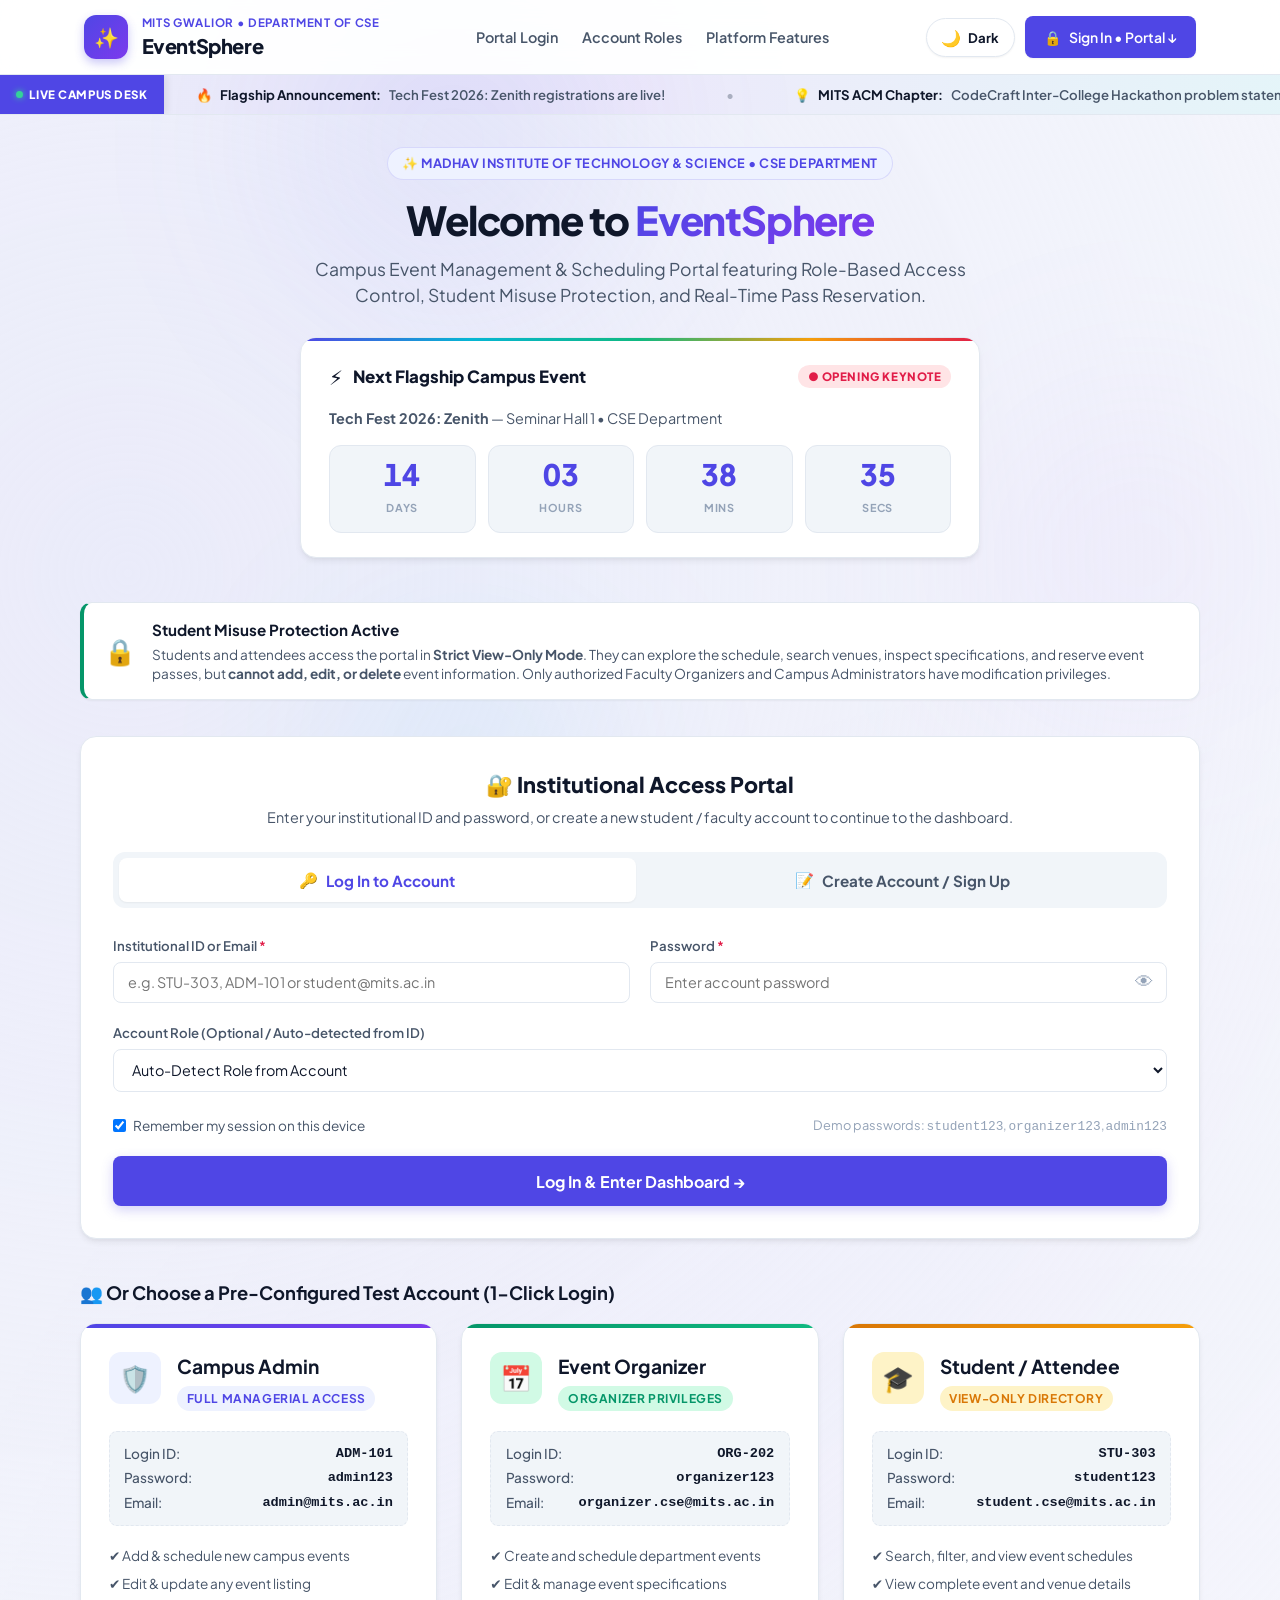
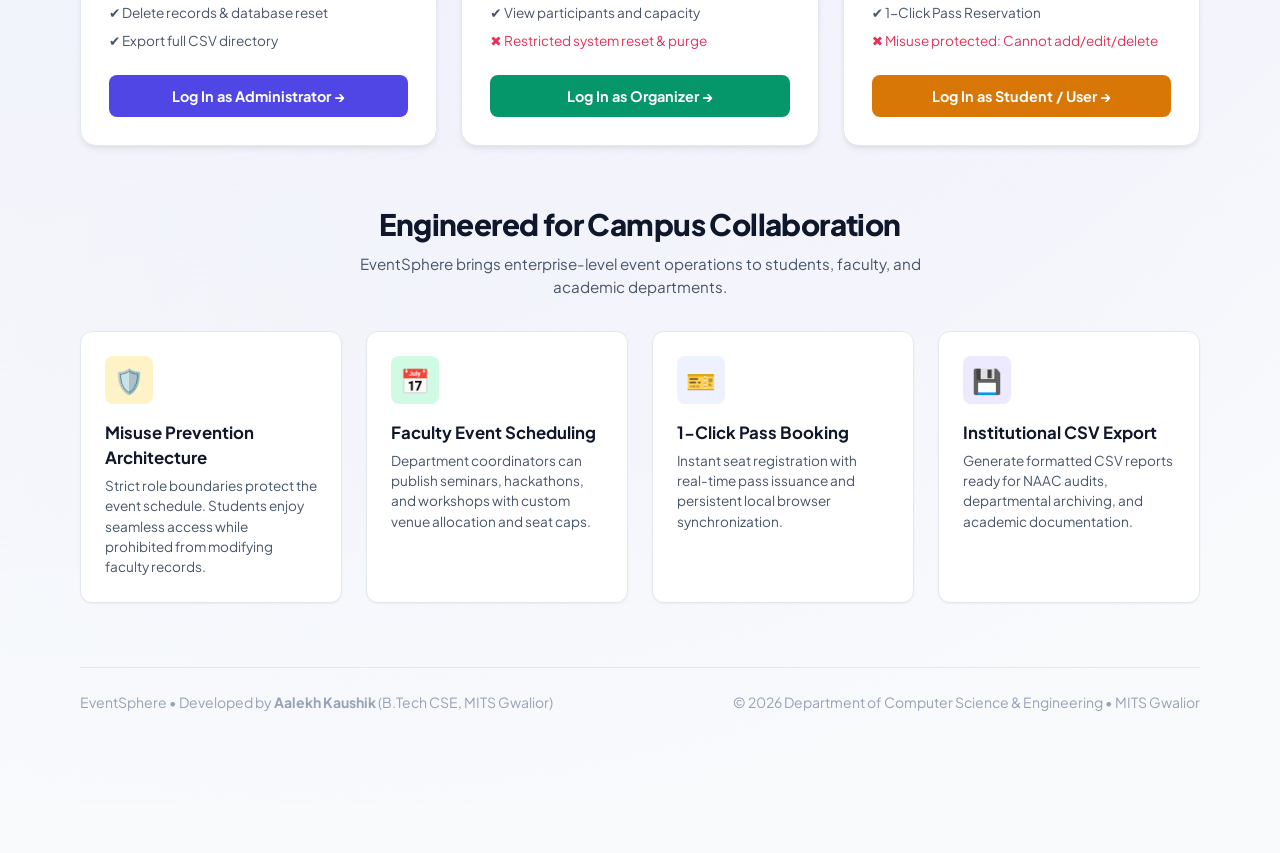
==== commit 1363c845: "Add files via upload" ====
--- a/index.html
+++ b/index.html
@@ -11,10 +11,26 @@
     <link rel="preconnect" href="https://fonts.googleapis.com">
     <link rel="preconnect" href="https://fonts.gstatic.com" crossorigin>
     <link href="https://fonts.googleapis.com/css2?family=Plus+Jakarta+Sans:wght@400;500;600;700;800&display=swap" rel="stylesheet">
+    <!-- Immediate Theme & Aesthetics Guard -->
+    <script>
+        (function() {
+            var theme = localStorage.getItem("eventsphere_theme");
+            if (theme === "dark" || (!theme && window.matchMedia("(prefers-color-scheme: dark)").matches)) {
+                document.documentElement.setAttribute("data-theme", "dark");
+            }
+        })();
+    </script>
     <link rel="stylesheet" href="styles.css">
 </head>
 
 <body>
+
+    <!-- Ambient Glowing Background Orbs -->
+    <div class="ambient-glow-wrap" aria-hidden="true">
+        <div class="ambient-orb orb-1"></div>
+        <div class="ambient-orb orb-2"></div>
+        <div class="ambient-orb orb-3"></div>
+    </div>
 
     <!-- Home Page Navigation Bar -->
     <header class="home-nav">
@@ -35,7 +51,10 @@
                 <li><a href="#featuresSection">Platform Features</a></li>
             </ul>
 
-            <div>
+            <div style="display: flex; align-items: center; gap: 0.65rem;">
+                <button type="button" id="themeToggleBtn" class="theme-toggle-btn" title="Toggle Dark/Light Mode">
+                    <span class="theme-icon">🌙</span> <span class="theme-label">Dark</span>
+                </button>
                 <a href="#authSection" class="btn btn-primary" style="text-decoration: none;">
                     <span>&#128274;</span> Sign In &bull; Portal &darr;
                 </a>
@@ -43,6 +62,32 @@
         </div>
     </header>
 
+    <!-- Campus Live Announcement Marquee Ticker -->
+    <div class="campus-ticker-wrap">
+        <div class="ticker-badge">
+            <span class="ticker-pulse"></span>
+            <span>Live Campus Desk</span>
+        </div>
+        <div class="ticker-track">
+            <div class="ticker-item">🔥 <strong>Flagship Announcement:</strong> Tech Fest 2026: Zenith registrations are live!</div>
+            <span class="ticker-sep">&bull;</span>
+            <div class="ticker-item">💡 <strong>MITS ACM Chapter:</strong> CodeCraft Inter-College Hackathon problem statements released</div>
+            <span class="ticker-sep">&bull;</span>
+            <div class="ticker-item">🎟️ <strong>Student Access:</strong> Reserve your verified digital entry pass directly via Portal</div>
+            <span class="ticker-sep">&bull;</span>
+            <div class="ticker-item">⚡ <strong>Department of CSE:</strong> Hands-on Web Dev Bootcamp scheduled in Lab 3</div>
+            <span class="ticker-sep">&bull;</span>
+            <div class="ticker-item">🛡️ <strong>Misuse Protected:</strong> Secure Role-Based Access for Students &amp; Faculty</div>
+            <!-- Infinite loop clone -->
+            <span class="ticker-sep">&bull;</span>
+            <div class="ticker-item">🔥 <strong>Flagship Announcement:</strong> Tech Fest 2026: Zenith registrations are live!</div>
+            <span class="ticker-sep">&bull;</span>
+            <div class="ticker-item">💡 <strong>MITS ACM Chapter:</strong> CodeCraft Inter-College Hackathon problem statements released</div>
+            <span class="ticker-sep">&bull;</span>
+            <div class="ticker-item">🎟️ <strong>Student Access:</strong> Reserve your verified digital entry pass directly via Portal</div>
+        </div>
+    </div>
+
     <!-- Main Home Page Container -->
     <main class="login-screen" style="padding-top: 2rem;">
         <div class="login-container">
@@ -52,6 +97,38 @@
                 <div class="login-brand-badge">&#10024; Madhav Institute of Technology &amp; Science &bull; CSE Department</div>
                 <h1>Welcome to <span>EventSphere</span></h1>
                 <p>Campus Event Management &amp; Scheduling Portal featuring Role-Based Access Control, Student Misuse Protection, and Real-Time Pass Reservation.</p>
+
+                <!-- Live Event Countdown Card -->
+                <div class="event-countdown-card">
+                    <div class="countdown-header">
+                        <div class="countdown-title-wrap">
+                            <span style="font-size: 1.25rem;">⚡</span>
+                            <h4>Next Flagship Campus Event</h4>
+                        </div>
+                        <span class="countdown-tag">&#9679; Opening Keynote</span>
+                    </div>
+                    <div style="font-size: 0.9rem; color: var(--text-secondary); margin-bottom: 1rem; text-align: left;">
+                        <strong>Tech Fest 2026: Zenith</strong> &mdash; Seminar Hall 1 &bull; CSE Department
+                    </div>
+                    <div class="countdown-timer-grid">
+                        <div class="countdown-block">
+                            <span id="countdownDays" class="countdown-num">14</span>
+                            <span class="countdown-label">Days</span>
+                        </div>
+                        <div class="countdown-block">
+                            <span id="countdownHours" class="countdown-num">08</span>
+                            <span class="countdown-label">Hours</span>
+                        </div>
+                        <div class="countdown-block">
+                            <span id="countdownMins" class="countdown-num">32</span>
+                            <span class="countdown-label">Mins</span>
+                        </div>
+                        <div class="countdown-block">
+                            <span id="countdownSecs" class="countdown-num">45</span>
+                            <span class="countdown-label">Secs</span>
+                        </div>
+                    </div>
+                </div>
             </section>
 
             <!-- Returning User / Active Session Banner (Shown if already signed in) -->
--- a/styles.css
+++ b/styles.css
@@ -30,6 +30,10 @@
     --border: #e2e8f0;
     --border-hover: #cbd5e1;
 
+    --header-bg: rgba(255, 255, 255, 0.88);
+    --glass-bg: rgba(255, 255, 255, 0.75);
+    --glass-border: rgba(255, 255, 255, 0.45);
+
     --radius-sm: 8px;
     --radius-md: 12px;
     --radius-lg: 16px;
@@ -42,6 +46,43 @@
 
     --transition: all 0.2s cubic-bezier(0.4, 0, 0.2, 1);
     --font: 'Plus Jakarta Sans', system-ui, -apple-system, sans-serif;
+}
+
+/* --- Dark Theme Palette (Creative Cyber / Obsidian Glow) --- */
+[data-theme="dark"] {
+    --primary: #6366f1;
+    --primary-hover: #818cf8;
+    --primary-light: rgba(99, 102, 241, 0.16);
+    --primary-ring: rgba(99, 102, 241, 0.35);
+
+    --emerald: #10b981;
+    --emerald-light: rgba(16, 185, 129, 0.16);
+    --amber: #f59e0b;
+    --amber-light: rgba(245, 158, 11, 0.16);
+    --purple: #a855f7;
+    --purple-light: rgba(168, 85, 247, 0.16);
+    --rose: #f43f5e;
+    --rose-light: rgba(244, 63, 94, 0.16);
+
+    --bg-page: #0a0e17;
+    --bg-surface: #111827;
+    --bg-subtle: #1e293b;
+
+    --text-primary: #f8fafc;
+    --text-secondary: #94a3b8;
+    --text-tertiary: #64748b;
+
+    --border: #1e293b;
+    --border-hover: #334155;
+
+    --header-bg: rgba(17, 24, 39, 0.88);
+    --glass-bg: rgba(17, 24, 39, 0.75);
+    --glass-border: rgba(255, 255, 255, 0.08);
+
+    --shadow-sm: 0 1px 3px 0 rgba(0, 0, 0, 0.4);
+    --shadow-md: 0 6px 16px -2px rgba(0, 0, 0, 0.5);
+    --shadow-lg: 0 12px 28px -4px rgba(0, 0, 0, 0.65);
+    --shadow-modal: 0 25px 50px -12px rgba(0, 0, 0, 0.85);
 }
 
 *, *::before, *::after {
@@ -83,13 +124,12 @@
 
 /* --- App Header --- */
 .app-header {
-    background-color: var(--bg-surface);
+    background-color: var(--header-bg);
     border-bottom: 1px solid var(--border);
     position: sticky;
     top: 0;
     z-index: 50;
-    backdrop-filter: blur(8px);
-    background-color: rgba(255, 255, 255, 0.9);
+    backdrop-filter: blur(12px);
 }
 
 .header-inner {
@@ -360,6 +400,8 @@
     font-size: 0.9rem;
     border: 1px solid var(--border);
     border-radius: var(--radius-sm);
+    background-color: var(--bg-surface);
+    color: var(--text-primary);
     outline: none;
     transition: var(--transition);
 }
@@ -492,7 +534,7 @@
 }
 
 .data-table tbody tr:hover {
-    background-color: #fafbfd;
+    background-color: var(--bg-subtle);
 }
 
 .title-cell strong {
@@ -718,6 +760,8 @@
     font-size: 0.875rem;
     border: 1px solid var(--border);
     border-radius: var(--radius-sm);
+    background-color: var(--bg-surface);
+    color: var(--text-primary);
     outline: none;
     transition: var(--transition);
 }
@@ -746,7 +790,7 @@
 .modal-footer {
     padding: 1.25rem 1.75rem;
     border-top: 1px solid var(--border);
-    background: #fafbfd;
+    background: var(--bg-subtle);
     display: flex;
     justify-content: flex-end;
     gap: 0.75rem;
@@ -966,7 +1010,7 @@
 
 /* Security Highlight Banner on Login */
 .security-callout-banner {
-    background: #ffffff;
+    background: var(--bg-surface);
     border: 1px solid var(--border);
     border-left: 4px solid var(--emerald);
     border-radius: var(--radius-md);
@@ -1259,7 +1303,8 @@
     border-radius: var(--radius-sm);
     font-family: inherit;
     font-size: 0.9rem;
-    background: #ffffff;
+    background: var(--bg-surface);
+    color: var(--text-primary);
     transition: var(--transition);
 }
 
@@ -1546,12 +1591,12 @@
 
 /* Home Sticky Navbar */
 .home-nav {
-    background: rgba(255, 255, 255, 0.95);
+    background: var(--header-bg);
     border-bottom: 1px solid var(--border);
     position: sticky;
     top: 0;
     z-index: 50;
-    backdrop-filter: blur(8px);
+    backdrop-filter: blur(12px);
 }
 
 .home-nav-inner {
@@ -1668,7 +1713,7 @@
 }
 
 .auth-tab-btn.active {
-    background: #ffffff;
+    background: var(--bg-surface);
     color: var(--primary);
     box-shadow: var(--shadow-sm);
 }
@@ -1840,3 +1885,620 @@
 }
 
 
+
+/* ==========================================================================
+   Creative Enhancements - Ambient Glow, Modern Glass, Ticker & Passes
+   ========================================================================== */
+
+/* Ambient Glow Dynamic Background Orbs */
+.ambient-glow-wrap {
+    position: fixed;
+    top: 0;
+    left: 0;
+    width: 100vw;
+    height: 100vh;
+    pointer-events: none;
+    overflow: hidden;
+    z-index: 0;
+}
+
+.ambient-orb {
+    position: absolute;
+    border-radius: 50%;
+    filter: blur(90px);
+    opacity: 0.35;
+    animation: floatOrb 20s ease-in-out infinite alternate;
+}
+
+[data-theme="dark"] .ambient-orb {
+    opacity: 0.45;
+}
+
+.orb-1 {
+    width: 520px;
+    height: 520px;
+    background: radial-gradient(circle, rgba(99, 102, 241, 0.45) 0%, transparent 70%);
+    top: -120px;
+    left: 15%;
+}
+
+.orb-2 {
+    width: 480px;
+    height: 480px;
+    background: radial-gradient(circle, rgba(168, 85, 247, 0.4) 0%, transparent 70%);
+    top: 35%;
+    right: -100px;
+    animation-delay: -7s;
+    animation-duration: 24s;
+}
+
+.orb-3 {
+    width: 420px;
+    height: 420px;
+    background: radial-gradient(circle, rgba(14, 165, 233, 0.35) 0%, transparent 70%);
+    bottom: -60px;
+    left: 20%;
+    animation-delay: -12s;
+    animation-duration: 28s;
+}
+
+@keyframes floatOrb {
+    0% { transform: translate(0, 0) scale(1); }
+    50% { transform: translate(45px, 35px) scale(1.08); }
+    100% { transform: translate(-35px, 50px) scale(0.96); }
+}
+
+/* Ensure content sits cleanly above ambient orbs */
+.home-nav, .app-header, main, .app-layout, .login-screen, .app-footer, .modal-overlay, .toast-box {
+    position: relative;
+    z-index: 1;
+}
+
+/* Theme Toggle Button & Sound FX Button */
+.theme-toggle-btn, .sound-toggle-btn {
+    display: inline-flex;
+    align-items: center;
+    gap: 0.45rem;
+    padding: 0.5rem 0.9rem;
+    font-family: inherit;
+    font-size: 0.825rem;
+    font-weight: 700;
+    border-radius: var(--radius-full);
+    border: 1px solid var(--border);
+    background: var(--bg-surface);
+    color: var(--text-primary);
+    cursor: pointer;
+    transition: var(--transition);
+    box-shadow: var(--shadow-sm);
+}
+
+.theme-toggle-btn:hover, .sound-toggle-btn:hover {
+    border-color: var(--primary);
+    transform: translateY(-1px);
+    box-shadow: 0 4px 12px rgba(99, 102, 241, 0.2);
+}
+
+.theme-icon {
+    font-size: 1rem;
+    display: inline-block;
+    transition: transform 0.4s ease;
+}
+
+.theme-toggle-btn:hover .theme-icon {
+    transform: rotate(25deg) scale(1.15);
+}
+
+/* Live Campus Marquee Ticker */
+.campus-ticker-wrap {
+    background: linear-gradient(90deg, rgba(79, 70, 229, 0.08) 0%, rgba(124, 58, 237, 0.08) 50%, rgba(6, 182, 212, 0.08) 100%);
+    border-bottom: 1px solid var(--border);
+    overflow: hidden;
+    white-space: nowrap;
+    display: flex;
+    align-items: center;
+    height: 40px;
+    font-size: 0.825rem;
+    font-weight: 600;
+    color: var(--text-secondary);
+    position: relative;
+    z-index: 10;
+}
+
+[data-theme="dark"] .campus-ticker-wrap {
+    background: linear-gradient(90deg, rgba(99, 102, 241, 0.15) 0%, rgba(168, 85, 247, 0.15) 50%, rgba(14, 165, 233, 0.15) 100%);
+}
+
+.ticker-badge {
+    background: var(--primary);
+    color: #ffffff;
+    font-size: 0.72rem;
+    font-weight: 800;
+    text-transform: uppercase;
+    letter-spacing: 0.05em;
+    padding: 0 1rem;
+    display: inline-flex;
+    align-items: center;
+    gap: 0.4rem;
+    height: 100%;
+    flex-shrink: 0;
+    z-index: 2;
+    box-shadow: 2px 0 8px rgba(0, 0, 0, 0.1);
+}
+
+.ticker-pulse {
+    width: 7px;
+    height: 7px;
+    background: #34d399;
+    border-radius: 50%;
+    display: inline-block;
+    box-shadow: 0 0 6px #34d399;
+    animation: pulseDot 1.5s infinite;
+}
+
+@keyframes pulseDot {
+    0%, 100% { opacity: 1; transform: scale(1); }
+    50% { opacity: 0.4; transform: scale(0.8); }
+}
+
+.ticker-track {
+    display: inline-flex;
+    align-items: center;
+    gap: 3.5rem;
+    padding-left: 2rem;
+    animation: marqueeScroll 35s linear infinite;
+}
+
+.campus-ticker-wrap:hover .ticker-track {
+    animation-play-state: paused;
+}
+
+@keyframes marqueeScroll {
+    0% { transform: translateX(0); }
+    100% { transform: translateX(-50%); }
+}
+
+.ticker-item {
+    display: inline-flex;
+    align-items: center;
+    gap: 0.5rem;
+}
+
+.ticker-item strong {
+    color: var(--text-primary);
+}
+
+.ticker-sep {
+    opacity: 0.4;
+    margin: 0 0.25rem;
+}
+
+/* Flagship Event Live Countdown Widget */
+.event-countdown-card {
+    background: var(--bg-surface);
+    border: 1px solid var(--border);
+    border-radius: var(--radius-lg);
+    padding: 1.5rem 1.75rem;
+    margin: 1.75rem auto 2.25rem;
+    max-width: 680px;
+    box-shadow: var(--shadow-md);
+    position: relative;
+    overflow: hidden;
+    backdrop-filter: blur(8px);
+}
+
+.event-countdown-card::before {
+    content: '';
+    position: absolute;
+    top: 0;
+    left: 0;
+    right: 0;
+    height: 3px;
+    background: linear-gradient(90deg, #4f46e5, #06b6d4, #10b981, #f59e0b, #e11d48);
+}
+
+.countdown-header {
+    display: flex;
+    align-items: center;
+    justify-content: space-between;
+    margin-bottom: 1rem;
+    flex-wrap: wrap;
+    gap: 0.5rem;
+}
+
+.countdown-title-wrap {
+    display: flex;
+    align-items: center;
+    gap: 0.6rem;
+}
+
+.countdown-title-wrap h4 {
+    font-size: 1.05rem;
+    font-weight: 800;
+    color: var(--text-primary);
+}
+
+.countdown-tag {
+    font-size: 0.72rem;
+    font-weight: 800;
+    letter-spacing: 0.05em;
+    text-transform: uppercase;
+    background: var(--rose-light);
+    color: var(--rose);
+    padding: 0.2rem 0.6rem;
+    border-radius: var(--radius-full);
+}
+
+.countdown-timer-grid {
+    display: grid;
+    grid-template-columns: repeat(4, 1fr);
+    gap: 0.75rem;
+}
+
+.countdown-block {
+    background: var(--bg-subtle);
+    border: 1px solid var(--border);
+    border-radius: var(--radius-md);
+    padding: 0.85rem 0.5rem;
+    text-align: center;
+    transition: var(--transition);
+}
+
+.countdown-block:hover {
+    transform: translateY(-2px);
+    border-color: var(--primary);
+}
+
+.countdown-num {
+    font-size: 1.85rem;
+    font-weight: 800;
+    color: var(--primary);
+    font-variant-numeric: tabular-nums;
+    line-height: 1;
+    display: block;
+    margin-bottom: 0.3rem;
+}
+
+.countdown-label {
+    font-size: 0.68rem;
+    font-weight: 700;
+    color: var(--text-tertiary);
+    text-transform: uppercase;
+    letter-spacing: 0.06em;
+}
+
+/* Calendar Tear-Sheet Date Badge */
+.calendar-date-badge {
+    width: 48px;
+    border-radius: 8px;
+    overflow: hidden;
+    border: 1px solid var(--border);
+    background: var(--bg-surface);
+    display: flex;
+    flex-direction: column;
+    text-align: center;
+    box-shadow: var(--shadow-sm);
+    flex-shrink: 0;
+}
+
+.cal-month {
+    background: var(--primary);
+    color: #ffffff;
+    font-size: 0.65rem;
+    font-weight: 800;
+    text-transform: uppercase;
+    letter-spacing: 0.05em;
+    padding: 0.15rem 0;
+    line-height: 1.2;
+}
+
+.cal-day {
+    font-size: 1.15rem;
+    font-weight: 800;
+    color: var(--text-primary);
+    padding: 0.15rem 0;
+    line-height: 1.1;
+}
+
+/* Capacity Fill Rate Progress Bar */
+.capacity-bar-wrap {
+    margin-top: 0.65rem;
+    display: flex;
+    flex-direction: column;
+    gap: 0.3rem;
+}
+
+.capacity-bar-header {
+    display: flex;
+    justify-content: space-between;
+    align-items: center;
+    font-size: 0.75rem;
+    font-weight: 600;
+    color: var(--text-secondary);
+}
+
+.capacity-track {
+    width: 100%;
+    height: 6px;
+    background: var(--bg-subtle);
+    border-radius: var(--radius-full);
+    overflow: hidden;
+    position: relative;
+}
+
+.capacity-fill {
+    height: 100%;
+    border-radius: var(--radius-full);
+    transition: width 0.6s cubic-bezier(0.4, 0, 0.2, 1);
+}
+
+.fill-emerald {
+    background: linear-gradient(90deg, #10b981, #34d399);
+}
+
+.fill-amber {
+    background: linear-gradient(90deg, #f59e0b, #fbbf24);
+}
+
+.fill-rose {
+    background: linear-gradient(90deg, #f43f5e, #fb7185);
+}
+
+/* Category Distribution Breakdown Mix */
+.category-mix-card {
+    background: var(--bg-surface);
+    border: 1px solid var(--border);
+    border-radius: var(--radius-md);
+    padding: 1.1rem 1.4rem;
+    box-shadow: var(--shadow-sm);
+}
+
+.category-mix-header {
+    display: flex;
+    justify-content: space-between;
+    align-items: center;
+    margin-bottom: 0.65rem;
+    font-size: 0.85rem;
+    font-weight: 700;
+    color: var(--text-primary);
+}
+
+.category-mix-bar {
+    width: 100%;
+    height: 10px;
+    border-radius: var(--radius-full);
+    overflow: hidden;
+    display: flex;
+    background: var(--bg-subtle);
+}
+
+.mix-segment {
+    height: 100%;
+    transition: width 0.5s ease;
+    position: relative;
+}
+
+.mix-tech { background: #4f46e5; }
+.mix-hack { background: #10b981; }
+.mix-work { background: #f59e0b; }
+.mix-semi { background: #a855f7; }
+.mix-cult { background: #f43f5e; }
+.mix-spor { background: #ea580c; }
+
+.category-mix-legend {
+    display: flex;
+    flex-wrap: wrap;
+    gap: 1.15rem;
+    margin-top: 0.75rem;
+    font-size: 0.75rem;
+    color: var(--text-secondary);
+}
+
+.legend-item {
+    display: flex;
+    align-items: center;
+    gap: 0.35rem;
+}
+
+.legend-dot {
+    width: 8px;
+    height: 8px;
+    border-radius: 50%;
+}
+
+/* Digital VIP Boarding Pass / Ticket Modal */
+.ticket-modal-card {
+    background: var(--bg-surface);
+    border-radius: var(--radius-lg);
+    box-shadow: var(--shadow-modal);
+    width: 100%;
+    max-width: 520px;
+    overflow: hidden;
+    border: 1px solid var(--border);
+    animation: ticketSlide 0.3s cubic-bezier(0.16, 1, 0.3, 1);
+    position: relative;
+}
+
+@keyframes ticketSlide {
+    from { transform: translateY(30px) scale(0.95); opacity: 0; }
+    to { transform: translateY(0) scale(1); opacity: 1; }
+}
+
+.ticket-header-strip {
+    background: linear-gradient(135deg, #1e1b4b 0%, #312e81 50%, #4338ca 100%);
+    color: #ffffff;
+    padding: 1.5rem 1.75rem;
+    position: relative;
+    overflow: hidden;
+}
+
+.ticket-header-strip::after {
+    content: '';
+    position: absolute;
+    top: -50%;
+    right: -20%;
+    width: 200px;
+    height: 200px;
+    background: radial-gradient(circle, rgba(255, 255, 255, 0.15) 0%, transparent 70%);
+    border-radius: 50%;
+}
+
+.ticket-hologram-badge {
+    display: inline-flex;
+    align-items: center;
+    gap: 0.4rem;
+    font-size: 0.7rem;
+    font-weight: 800;
+    text-transform: uppercase;
+    letter-spacing: 0.08em;
+    background: linear-gradient(90deg, rgba(255, 255, 255, 0.2), rgba(255, 255, 255, 0.35), rgba(255, 255, 255, 0.2));
+    background-size: 200% auto;
+    animation: shimmerHolo 3s linear infinite;
+    padding: 0.25rem 0.65rem;
+    border-radius: var(--radius-full);
+    margin-bottom: 0.65rem;
+    border: 1px solid rgba(255, 255, 255, 0.25);
+}
+
+@keyframes shimmerHolo {
+    0% { background-position: 0% center; }
+    100% { background-position: 200% center; }
+}
+
+.ticket-title {
+    font-size: 1.35rem;
+    font-weight: 800;
+    letter-spacing: -0.01em;
+    margin-bottom: 0.25rem;
+    line-height: 1.25;
+}
+
+.ticket-sub {
+    font-size: 0.8rem;
+    color: #c7d2fe;
+}
+
+.ticket-body {
+    padding: 1.5rem 1.75rem;
+}
+
+.ticket-info-grid {
+    display: grid;
+    grid-template-columns: repeat(2, 1fr);
+    gap: 1rem;
+    margin-bottom: 1.25rem;
+}
+
+.ticket-field-label {
+    font-size: 0.72rem;
+    font-weight: 700;
+    color: var(--text-tertiary);
+    text-transform: uppercase;
+    letter-spacing: 0.05em;
+    margin-bottom: 0.2rem;
+}
+
+.ticket-field-val {
+    font-size: 0.95rem;
+    font-weight: 700;
+    color: var(--text-primary);
+}
+
+/* Perforation Divider with Circular Notch Cutouts */
+.ticket-perforation-divider {
+    position: relative;
+    border-top: 2px dashed var(--border);
+    margin: 1.25rem -1.75rem;
+}
+
+.ticket-perforation-divider::before,
+.ticket-perforation-divider::after {
+    content: '';
+    position: absolute;
+    top: -12px;
+    width: 24px;
+    height: 24px;
+    background: rgba(15, 23, 42, 0.55);
+    border-radius: 50%;
+}
+
+.ticket-perforation-divider::before {
+    left: -12px;
+}
+
+.ticket-perforation-divider::after {
+    right: -12px;
+}
+
+/* Simulated High-Tech Barcode & QR Code */
+.ticket-barcode-section {
+    display: flex;
+    align-items: center;
+    justify-content: space-between;
+    gap: 1.25rem;
+    padding-top: 0.5rem;
+}
+
+.barcode-strip {
+    display: flex;
+    align-items: stretch;
+    gap: 3px;
+    height: 48px;
+    padding: 4px 8px;
+    background: var(--bg-subtle);
+    border-radius: 6px;
+    flex: 1;
+}
+
+.barcode-line {
+    background: var(--text-primary);
+    border-radius: 1px;
+}
+
+.ticket-qr-box {
+    width: 60px;
+    height: 60px;
+    background: var(--bg-subtle);
+    border: 1px solid var(--border);
+    border-radius: 8px;
+    display: flex;
+    align-items: center;
+    justify-content: center;
+    font-size: 2rem;
+    flex-shrink: 0;
+}
+
+.ticket-footer-actions {
+    padding: 1rem 1.75rem;
+    background: var(--bg-subtle);
+    border-top: 1px solid var(--border);
+    display: flex;
+    justify-content: flex-end;
+    gap: 0.75rem;
+}
+
+/* Print Stylesheet for Official Passes */
+@media print {
+    body * {
+        visibility: hidden !important;
+    }
+    #ticketModal, #ticketModal * {
+        visibility: visible !important;
+    }
+    #ticketModal {
+        position: absolute !important;
+        left: 0 !important;
+        top: 0 !important;
+        width: 100% !important;
+        height: auto !important;
+        background: none !important;
+        padding: 0 !important;
+    }
+    .ticket-modal-card {
+        box-shadow: none !important;
+        border: 2px solid #000 !important;
+        max-width: 100% !important;
+    }
+    .ticket-footer-actions, .ambient-glow-wrap, .btn-close {
+        display: none !important;
+    }
+}
